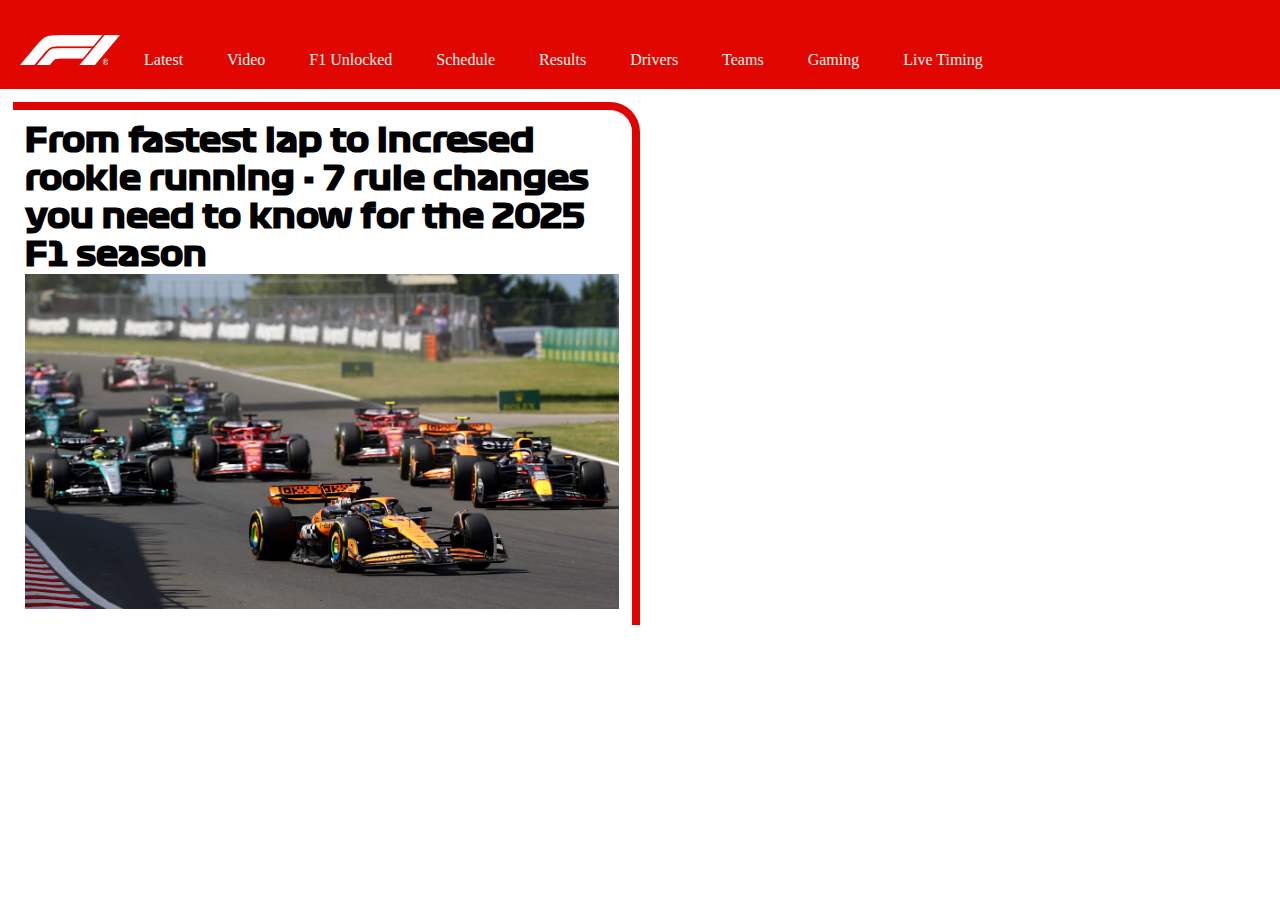
==== F1_blog/index.html @ 24de1d6c "Making my first commit using git bash" ====
<!DOCTYPE html>
<html lang="en">
<head>
    <meta charset="UTF-8">
    <meta name="viewport" content="width=device-width, initial-scale=1.0">
    <title>F1</title>
    <link rel="icon" href="public/f1.png" type="image/png">
    <link rel="stylesheet" href="styles.css">
</head>
<body>
    <nav>
        <div class="nav">
            <ul>
                    
                <img class="f1-logo" src="public/f1_logo_white.png" alt="">    
                <a href="#index" >Latest</a>
                <a href="">Video</a>
                <a href="">F1 Unlocked</a>
                <a href="">Schedule</a>
                <a href="">Results</a>
                <a href="">Drivers</a>
                <a href="">Teams</a>
                <a href="">Gaming</a>
                <a href="">Live Timing</a>
            </ul>
        </div>
    </nav>
    <main>
        <section class="side-section">
            <div class="section-card">
                <h1>From fastest lap to incresed rookie running - 7
                    rule changes you need to know for the 2025 F1 season
                </h1>
                <img id="track-cars" src="public/track-cars.avif" alt="Cars in track">

            </div>

        </section>

    </main>
    
</body>
</html>
---- F1_blog/styles.css ----
*{ 
    box-sizing: border-box;
    margin: 0;
    padding: 0;
    
}

.f1-logo{
 margin-top: 15px;
 width: 100px;
 height: 30px;
}
 nav,a{
    font-family: ampleNu;
    text-decoration: none;
    background-color:#e10600 ;
    color : #f6f4f0;
    padding: 20px

}
a:hover{
    background-color: #15151e;
}
h1{
    font-family: formula-bold;
}
#track-cars{
    max-width: 100%;
}
.side-section{
    padding: 1%;
}
.section-card{
    max-width: 50%;
   border-style:solid;
   border-width: 8px 8px 0 0;
   border-color: #e00400;
   border-radius: 0px 30px 0px 0px;
   padding: 1%;
}
@font-face {
    font-family: ampleNu;
    src: url(public/fonts/DoppioOne-Regular.ttf);
    font-family: formula-bold;
    src: url(public/fonts/Formula1-Bold_web_0.ttf);
}
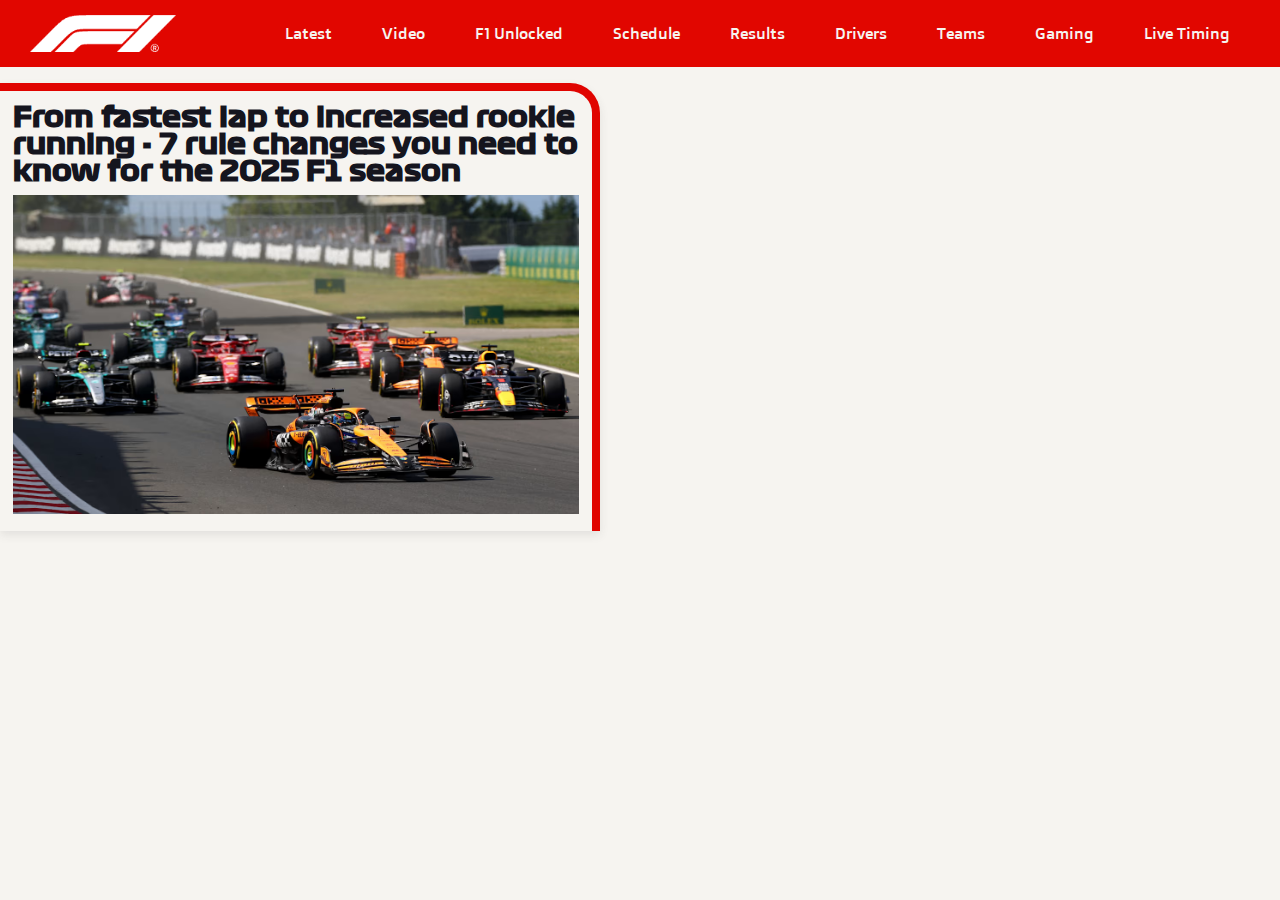
==== commit ea4ad612: "changes to css" ====
--- a/F1_blog/index.html
+++ b/F1_blog/index.html
@@ -8,33 +8,45 @@
     <link rel="stylesheet" href="styles.css">
 </head>
 <body>
-    <nav>
-        <div class="nav">
-            <ul>
-                    
-                <img class="f1-logo" src="public/f1_logo_white.png" alt="">    
-                <a href="#index" >Latest</a>
-                <a href="">Video</a>
-                <a href="">F1 Unlocked</a>
-                <a href="">Schedule</a>
-                <a href="">Results</a>
-                <a href="">Drivers</a>
-                <a href="">Teams</a>
-                <a href="">Gaming</a>
-                <a href="">Live Timing</a>
+    <header>
+        <nav>
+        <div class="nav-container">        
+            <img class="f1-logo" src="public/f1_logo_white.png" alt="Formula 1 logo">
+
+
+            <ul class="nav-list">
+                <li><a href="#index">Latest</a></li>
+                <li><a href="">Video</a></li>
+                <li><a href="">F1 Unlocked</a></li>
+                <li><a href="">Schedule</a></li>
+                <li><a href="">Results</a></li>
+                <li><a href="">Drivers</a></li>
+                <li><a href="">Teams</a></li>
+                <li><a href="">Gaming</a></li>
+                <li><a href="">Live Timing</a></li>
             </ul>
-        </div>
+        </div>    
     </nav>
+</header>
+    
     <main>
-        <section class="side-section">
-            <div class="section-card">
-                <h1>From fastest lap to incresed rookie running - 7
+        <section class="news-section">
+            <article class="section-card">
+                <h1>From fastest lap to increased rookie running - 7
                     rule changes you need to know for the 2025 F1 season
                 </h1>
-                <img id="track-cars" src="public/track-cars.avif" alt="Cars in track">
-
+                <div class="img-container">
+                    <img class="track-cars" src="public/track-cars.avif" alt="Formula 1 cars racing on the track">
+                </div>
+            </article>  
+        </section>
+        <section class="grid">
+            <article class="grid-cards">
+            <div>
+                <img src="public/" alt="">
             </div>
 
+            </article>
         </section>
 
     </main>
--- a/F1_blog/styles.css
+++ b/F1_blog/styles.css
@@ -2,45 +2,95 @@
     box-sizing: border-box;
     margin: 0;
     padding: 0;
+    scroll-behavior: smooth;
     
 }
+html,body{
+    font-family: 'ampleNu' sans-serif;
+    background-color:#f6f4f0;
+    color:#15151e ;
+}
+@font-face {
+   font-family: formula-bold;
+    src: url(public/fonts/Formula1-Bold_web_0.ttf);
+}
+@font-face{
+     font-family: ampleNu;
+    src: url(public/fonts/DoppioOne-Regular.ttf);
+}
 
-.f1-logo{
- margin-top: 15px;
- width: 100px;
- height: 30px;
-}
- nav,a{
-    font-family: ampleNu;
-    text-decoration: none;
+/* Navigation bar */
+.nav-container{
+ display: flex;
+ align-items:center;
+    justify-content: space-between;
     background-color:#e10600 ;
-    color : #f6f4f0;
-    padding: 20px
+    padding: 15px 30px;
+    overflow: hidden;
+
 
 }
-a:hover{
+.nav-list{
+    display: flex;
+    list-style: none;
+    gap: 10px;
+}
+.nav-list a{
+    font-family: 'ampleNu',sans-serif;
+    text-decoration: none;
+    color: #f6f4f0;
+    padding: 30px 20px;
+    transition: background 0.3s ease-in-out;
+}
+.f1-logo{
+ height: 2.3em;
+ width: auto;
+}
+.nav-list a:hover{
     background-color: #15151e;
 }
 h1{
-    font-family: formula-bold;
-}
-#track-cars{
-    max-width: 100%;
-}
-.side-section{
-    padding: 1%;
-}
+    font-family: 'formula-bold', sans-serif;
+    font-size: 1.7rem;
+    line-height: 1;
+    margin-bottom: 10px;
+    
+} 
 .section-card{
-    max-width: 50%;
-   border-style:solid;
+    max-width: 600px;
+    margin-top: 1rem;
+   border: 8px solid #e00400;
    border-width: 8px 8px 0 0;
-   border-color: #e00400;
    border-radius: 0px 30px 0px 0px;
    padding: 1%;
+   background: #f6f4f0;
+   box-shadow: 0 4px 10px rgba(56, 54, 54, 0.1);
 }
-@font-face {
-    font-family: ampleNu;
-    src: url(public/fonts/DoppioOne-Regular.ttf);
-    font-family: formula-bold;
-    src: url(public/fonts/Formula1-Bold_web_0.ttf);
-}+
+.img-container{
+    overflow: hidden;
+}
+.track-cars{
+    max-width: 100%;
+    transition: transform 0.1s ease-in-out;
+
+}  
+ .track-cars:hover{
+    transform: scale(1.1);
+    overflow: hidden;
+}
+
+@media(max-width:768px){
+    .nav-container{
+        flex-direction: column;
+        align-items: center;
+        text-align: center;
+    }
+    .nav-list{
+        flex-direction: column;
+        gap: 10px;
+    }
+    .section-card{
+        max-width: 90%;
+    }
+}
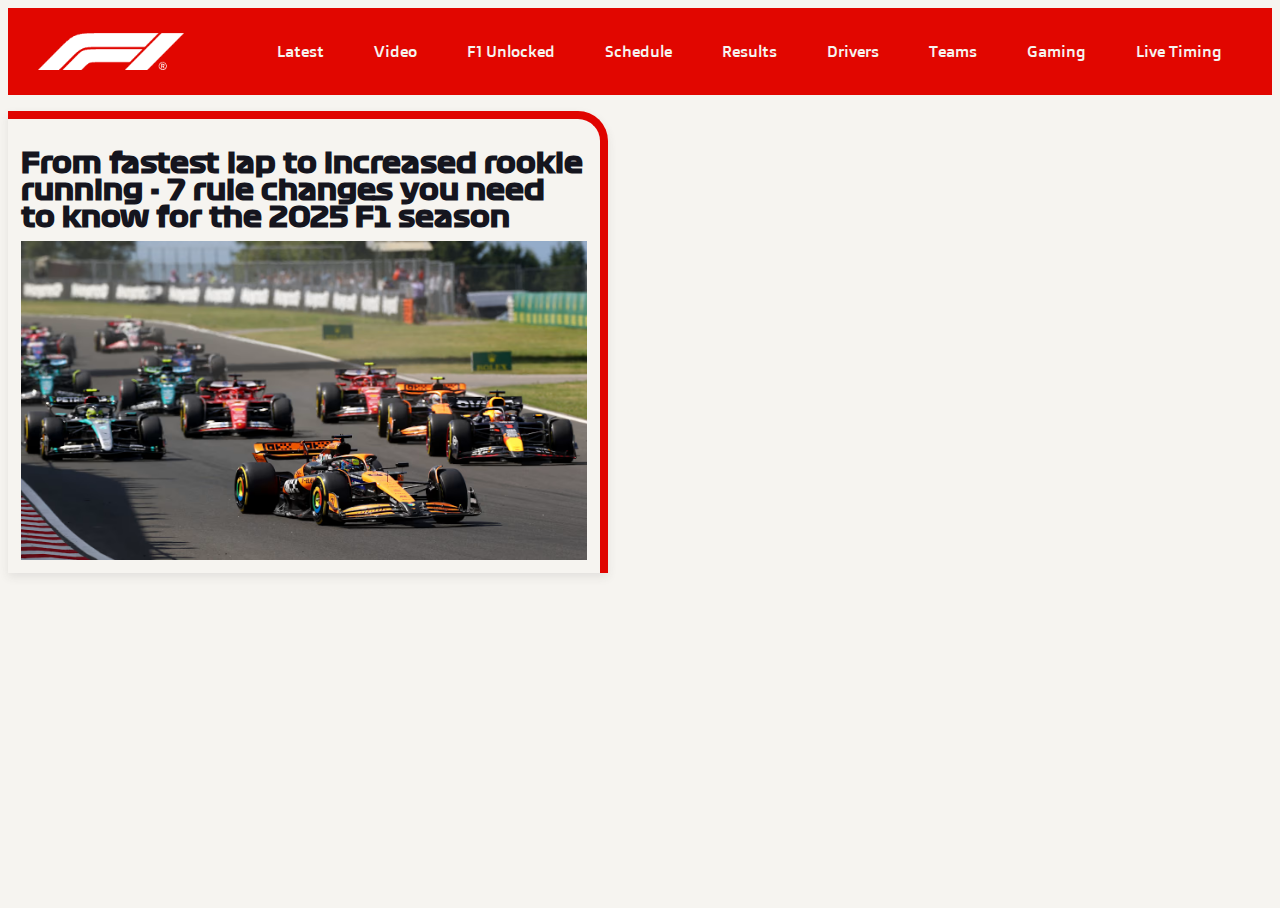
==== commit c6d8f650: "Set default rules to css" ====
--- a/F1_blog/index.html
+++ b/F1_blog/index.html
@@ -3,7 +3,7 @@
 <head>
     <meta charset="UTF-8">
     <meta name="viewport" content="width=device-width, initial-scale=1.0">
-    <title>F1</title>
+    <title>F1 - The Unoffical Home of Formula 1</title>
     <link rel="icon" href="public/f1.png" type="image/png">
     <link rel="stylesheet" href="styles.css">
 </head>
@@ -14,7 +14,7 @@
             <img class="f1-logo" src="public/f1_logo_white.png" alt="Formula 1 logo">
 
 
-            <ul class="nav-list">
+            <ul class="nav-list" role="list">
                 <li><a href="#index">Latest</a></li>
                 <li><a href="">Video</a></li>
                 <li><a href="">F1 Unlocked</a></li>
--- a/F1_blog/styles.css
+++ b/F1_blog/styles.css
@@ -1,11 +1,57 @@
-*{ 
-    box-sizing: border-box;
-    margin: 0;
-    padding: 0;
-    scroll-behavior: smooth;
-    
+@font-face {
+    font-family: formula-bold;
+     src: url(public/fonts/Formula1-Bold_web_0.ttf);
+ }
+ @font-face{
+      font-family: ampleNu;
+     src: url(public/fonts/DoppioOne-Regular.ttf);
+ }
+*,
+*::before,
+*::after{ 
+    box-sizing: border-box; 
 }
-html,body{
+html{
+    -moz-text-size-adjust: none;
+    -webkit-text-size-adjust: none;
+    text-size-adjust: none;
+}
+body,h1,h2,h3,h4,p,figure,blockquote,dl,dd{
+    margin-block-end: 0;
+}
+ul[role='list'],ol[role='list']{
+    list-style: none;
+}
+body{
+    min-height: 100vh;
+    line-height: 1.5;
+}
+h1,h2,h3,h4,button,input,label{
+    line-height: 1.1;
+}
+h1,h2,h3,h4{
+    text-wrap: balance;
+}
+a:not([class]){
+    text-decoration-skip-ink: auto;
+    color: currentColor;
+}
+img,picture{
+    max-width: 100%;
+    display: block;
+}
+input, button, textarea,select{
+    font-family: inherit;
+    font-size: inherit;
+}
+textarea:not([rows]){
+    min-height: 10em;
+}
+:target{
+    scroll-margin-block: 5ex;
+}
+
+body{
     font-family: 'ampleNu' sans-serif;
     background-color:#f6f4f0;
     color:#15151e ;
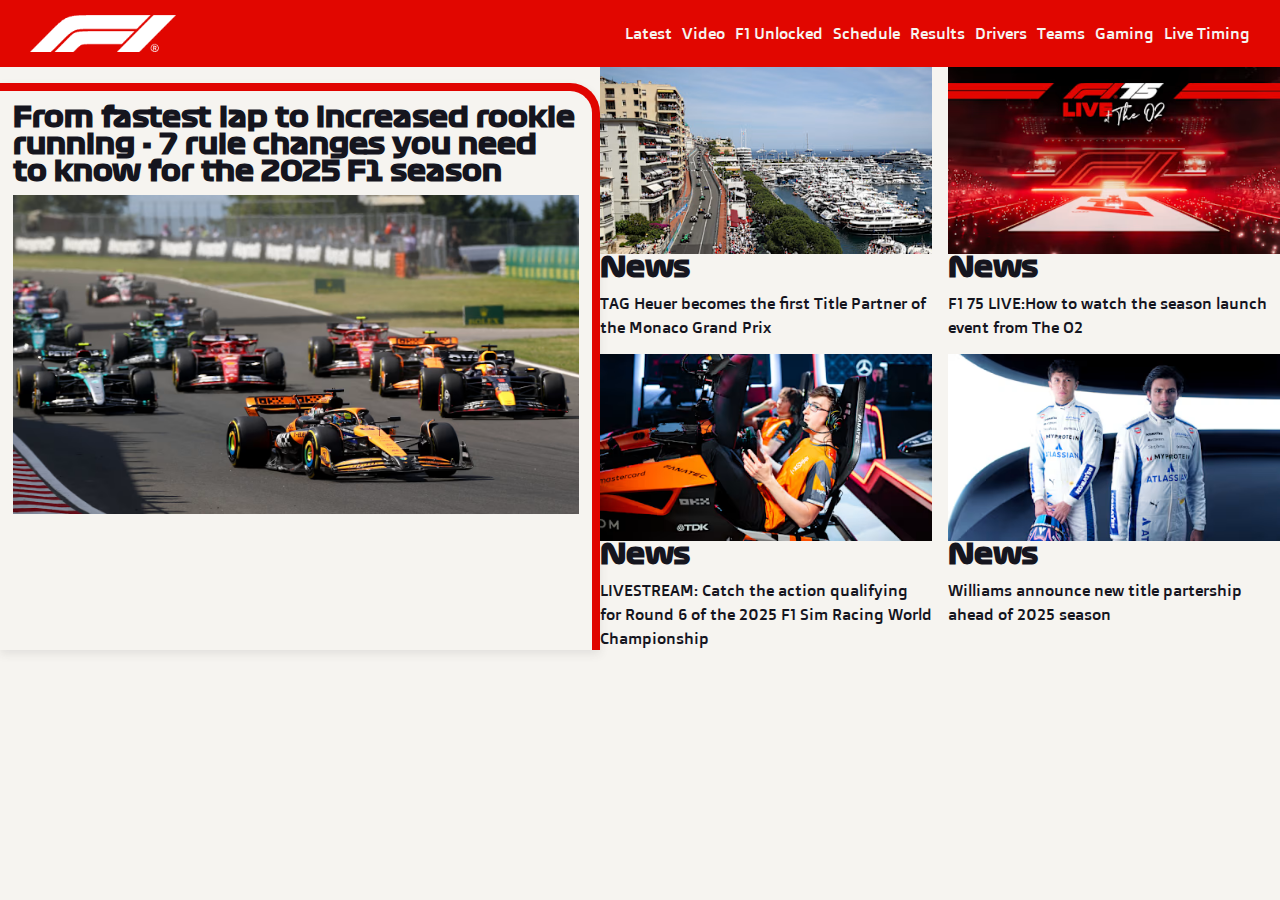
==== commit 21496a47: "implemented css grid and flex" ====
--- a/F1_blog/index.html
+++ b/F1_blog/index.html
@@ -4,6 +4,7 @@
     <meta charset="UTF-8">
     <meta name="viewport" content="width=device-width, initial-scale=1.0">
     <title>F1 - The Unoffical Home of Formula 1</title>
+    <link rel="stylesheet" href="normalize.css">
     <link rel="icon" href="public/f1.png" type="image/png">
     <link rel="stylesheet" href="styles.css">
 </head>
@@ -30,8 +31,8 @@
 </header>
     
     <main>
-        <section class="news-section">
-            <article class="section-card">
+        <section class="hero-section">
+            <article class="news-headline">
                 <h1>From fastest lap to increased rookie running - 7
                     rule changes you need to know for the 2025 F1 season
                 </h1>
@@ -39,14 +40,29 @@
                     <img class="track-cars" src="public/track-cars.avif" alt="Formula 1 cars racing on the track">
                 </div>
             </article>  
-        </section>
-        <section class="grid">
-            <article class="grid-cards">
-            <div>
-                <img src="public/" alt="">
+        <aside class="news-cards">
+            
+            <div class="card-items">
+                <img src="public/monaco.avif" alt="Track Monaco Grand prix">
+                <h1 class="news">News</h1>
+                <p>TAG Heuer becomes the first Title Partner of the Monaco Grand Prix</p>
             </div>
-
-            </article>
+            <div class="card-items">
+                <img src="public/F1 75 - Live at The O2 (1).avif" alt="F1 75 LIVE at O2">
+                <h1 class="news">News</h1>
+                <p>F1 75 LIVE:How to watch the season launch event from The O2</p>
+            </div>
+            <div class="card-items">
+                <img src="public/20250115_Luc-Bouchon_F1-Simracing-2025-1_02484.avif" alt="F1 Sim Racing 2025">
+                <h1 class="news">News</h1>
+                <p>LIVESTREAM: Catch the action qualifying for Round 6 of the 2025 F1 Sim Racing World Championship</p>
+            </div>
+            <div class="card-items">
+                <img src="public/Atlassian Williams Racing Drivers.avif" alt="Atlassian Williams Racing Drivers">
+                <h1 class="news">News</h1>
+                <p>Williams announce new title partership ahead of 2025 season</p>
+            </div>
+            </aside>
         </section>
 
     </main>
--- a/F1_blog/styles.css
+++ b/F1_blog/styles.css
@@ -1,70 +1,18 @@
 @font-face {
-    font-family: formula-bold;
+    font-family: 'formula-bold';
      src: url(public/fonts/Formula1-Bold_web_0.ttf);
  }
  @font-face{
-      font-family: ampleNu;
+      font-family: 'ampleNu';
      src: url(public/fonts/DoppioOne-Regular.ttf);
  }
-*,
-*::before,
-*::after{ 
-    box-sizing: border-box; 
-}
-html{
-    -moz-text-size-adjust: none;
-    -webkit-text-size-adjust: none;
-    text-size-adjust: none;
-}
-body,h1,h2,h3,h4,p,figure,blockquote,dl,dd{
-    margin-block-end: 0;
-}
-ul[role='list'],ol[role='list']{
-    list-style: none;
-}
-body{
-    min-height: 100vh;
-    line-height: 1.5;
-}
-h1,h2,h3,h4,button,input,label{
-    line-height: 1.1;
-}
-h1,h2,h3,h4{
-    text-wrap: balance;
-}
-a:not([class]){
-    text-decoration-skip-ink: auto;
-    color: currentColor;
-}
-img,picture{
-    max-width: 100%;
-    display: block;
-}
-input, button, textarea,select{
-    font-family: inherit;
-    font-size: inherit;
-}
-textarea:not([rows]){
-    min-height: 10em;
-}
-:target{
-    scroll-margin-block: 5ex;
-}
+
 
 body{
-    font-family: 'ampleNu' sans-serif;
+    font-family: 'ampleNu' ,sans-serif;
     background-color:#f6f4f0;
     color:#15151e ;
 }
-@font-face {
-   font-family: formula-bold;
-    src: url(public/fonts/Formula1-Bold_web_0.ttf);
-}
-@font-face{
-     font-family: ampleNu;
-    src: url(public/fonts/DoppioOne-Regular.ttf);
-}
-
 /* Navigation bar */
 .nav-container{
  display: flex;
@@ -76,16 +24,15 @@
 
 
 }
+
 .nav-list{
     display: flex;
-    list-style: none;
     gap: 10px;
 }
 .nav-list a{
     font-family: 'ampleNu',sans-serif;
     text-decoration: none;
     color: #f6f4f0;
-    padding: 30px 20px;
     transition: background 0.3s ease-in-out;
 }
 .f1-logo{
@@ -102,7 +49,11 @@
     margin-bottom: 10px;
     
 } 
-.section-card{
+.hero-section{
+    display: flex;
+}
+.news-headline{
+    flex: 2;
     max-width: 600px;
     margin-top: 1rem;
    border: 8px solid #e00400;
@@ -125,6 +76,13 @@
     transform: scale(1.1);
     overflow: hidden;
 }
+.news-cards{
+    flex: 1;
+    display: grid;
+    grid-template-columns: repeat(2, 1fr);
+    grid-template-rows: repeat(2, auto);
+    gap: 15px;
+}
 
 @media(max-width:768px){
     .nav-container{
@@ -136,7 +94,7 @@
         flex-direction: column;
         gap: 10px;
     }
-    .section-card{
-        max-width: 90%;
+    .news-headline{
+        max-width: 50%;
     }
 }
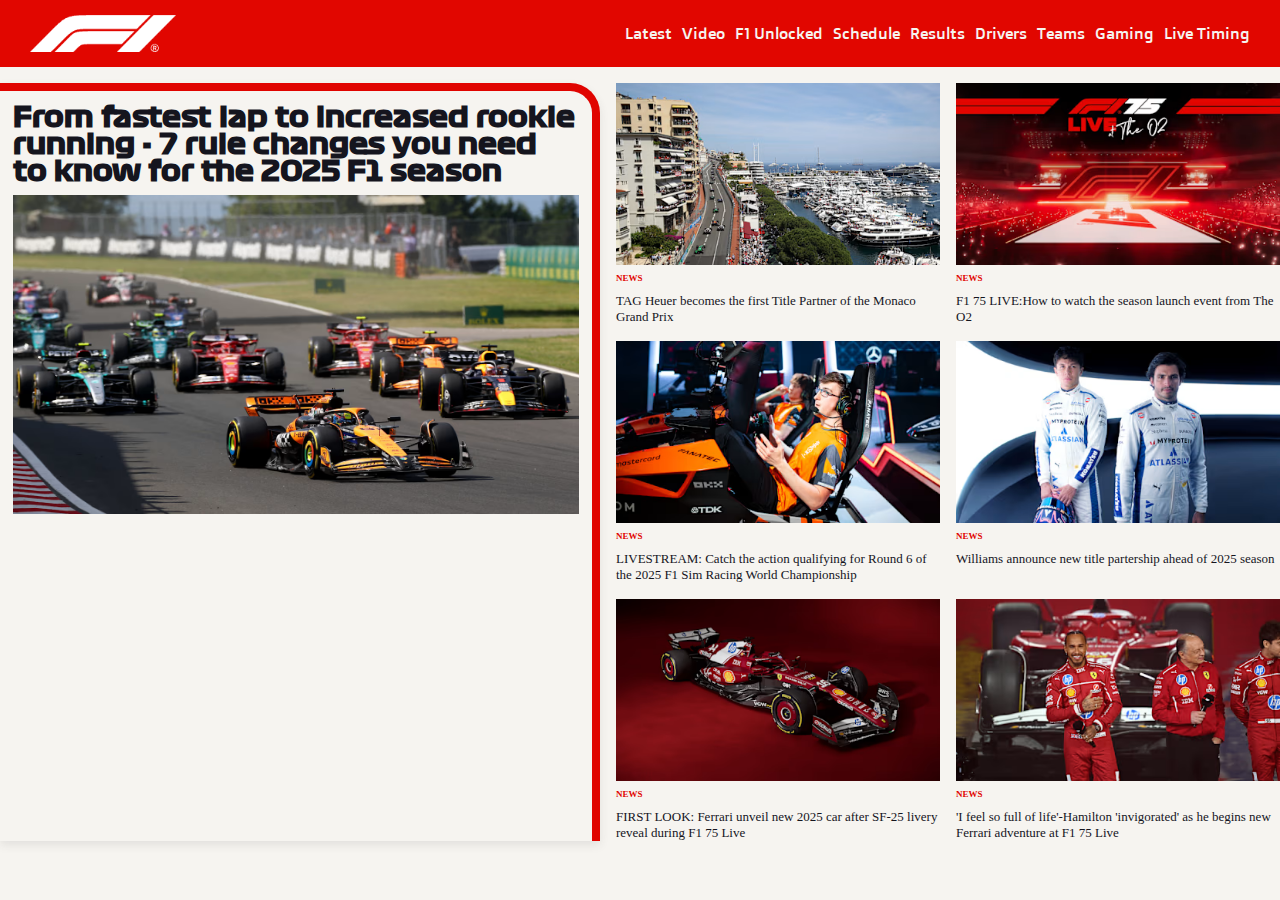
==== commit ddd25426: "font-family and sizing" ====
--- a/F1_blog/index.html
+++ b/F1_blog/index.html
@@ -4,6 +4,9 @@
     <meta charset="UTF-8">
     <meta name="viewport" content="width=device-width, initial-scale=1.0">
     <title>F1 - The Unoffical Home of Formula 1</title>
+    <link rel="preconnect" href="https://fonts.googleapis.com">
+<link rel="preconnect" href="https://fonts.gstatic.com" crossorigin>
+<link href="https://fonts.googleapis.com/css2?family=Titillium+Web:ital,wght@0,200;0,300;0,400;0,600;0,700;0,900;1,200;1,300;1,400;1,600;1,700&display=swap" rel="stylesheet">
     <link rel="stylesheet" href="normalize.css">
     <link rel="icon" href="public/f1.png" type="image/png">
     <link rel="stylesheet" href="styles.css">
@@ -44,23 +47,33 @@
             
             <div class="card-items">
                 <img src="public/monaco.avif" alt="Track Monaco Grand prix">
-                <h1 class="news">News</h1>
+                <h1 class="news">NEWS</h1>
                 <p>TAG Heuer becomes the first Title Partner of the Monaco Grand Prix</p>
             </div>
             <div class="card-items">
                 <img src="public/F1 75 - Live at The O2 (1).avif" alt="F1 75 LIVE at O2">
-                <h1 class="news">News</h1>
+                <h1 class="news">NEWS</h1>
                 <p>F1 75 LIVE:How to watch the season launch event from The O2</p>
             </div>
             <div class="card-items">
                 <img src="public/20250115_Luc-Bouchon_F1-Simracing-2025-1_02484.avif" alt="F1 Sim Racing 2025">
-                <h1 class="news">News</h1>
+                <h1 class="news">NEWS</h1>
                 <p>LIVESTREAM: Catch the action qualifying for Round 6 of the 2025 F1 Sim Racing World Championship</p>
             </div>
             <div class="card-items">
                 <img src="public/Atlassian Williams Racing Drivers.avif" alt="Atlassian Williams Racing Drivers">
-                <h1 class="news">News</h1>
+                <h1 class="news">NEWS</h1>
                 <p>Williams announce new title partership ahead of 2025 season</p>
+            </div>
+            <div class="card-items">
+                <img src="public/F677_still_02_v11_169.avif" alt="Ferrari unvels their new 2025 car">
+                <h1 class="news">NEWS</h1>
+                <p>FIRST LOOK: Ferrari unveil new 2025 car after SF-25 livery reveal during F1 75 Live</p>
+            </div>
+            <div class="card-items">
+                <img src="public/Hamilton F1 75.avif" alt="Hamilton begins his new Ferrari adventure ">
+                <h1 class="news">NEWS</h1>
+                <p>'I feel so full of life'-Hamilton 'invigorated' as he begins new Ferrari adventure at F1 75 Live</p>
             </div>
             </aside>
         </section>
--- a/F1_blog/styles.css
+++ b/F1_blog/styles.css
@@ -81,7 +81,22 @@
     display: grid;
     grid-template-columns: repeat(2, 1fr);
     grid-template-rows: repeat(2, auto);
-    gap: 15px;
+    gap: 1rem;
+    padding-left: 1rem;
+    padding-top: 1rem;
+    text-decoration: none;
+    
+}
+.news{
+    font-family: 'titillium-web-bold';
+    color:#e10600;  
+    font-size:xx-small;
+    padding-top: 1em;
+}
+.card-items{
+    font-family: 'titillium-web-extralight';
+    font-size: small;
+    line-height: 1rem;
 }
 
 @media(max-width:768px){
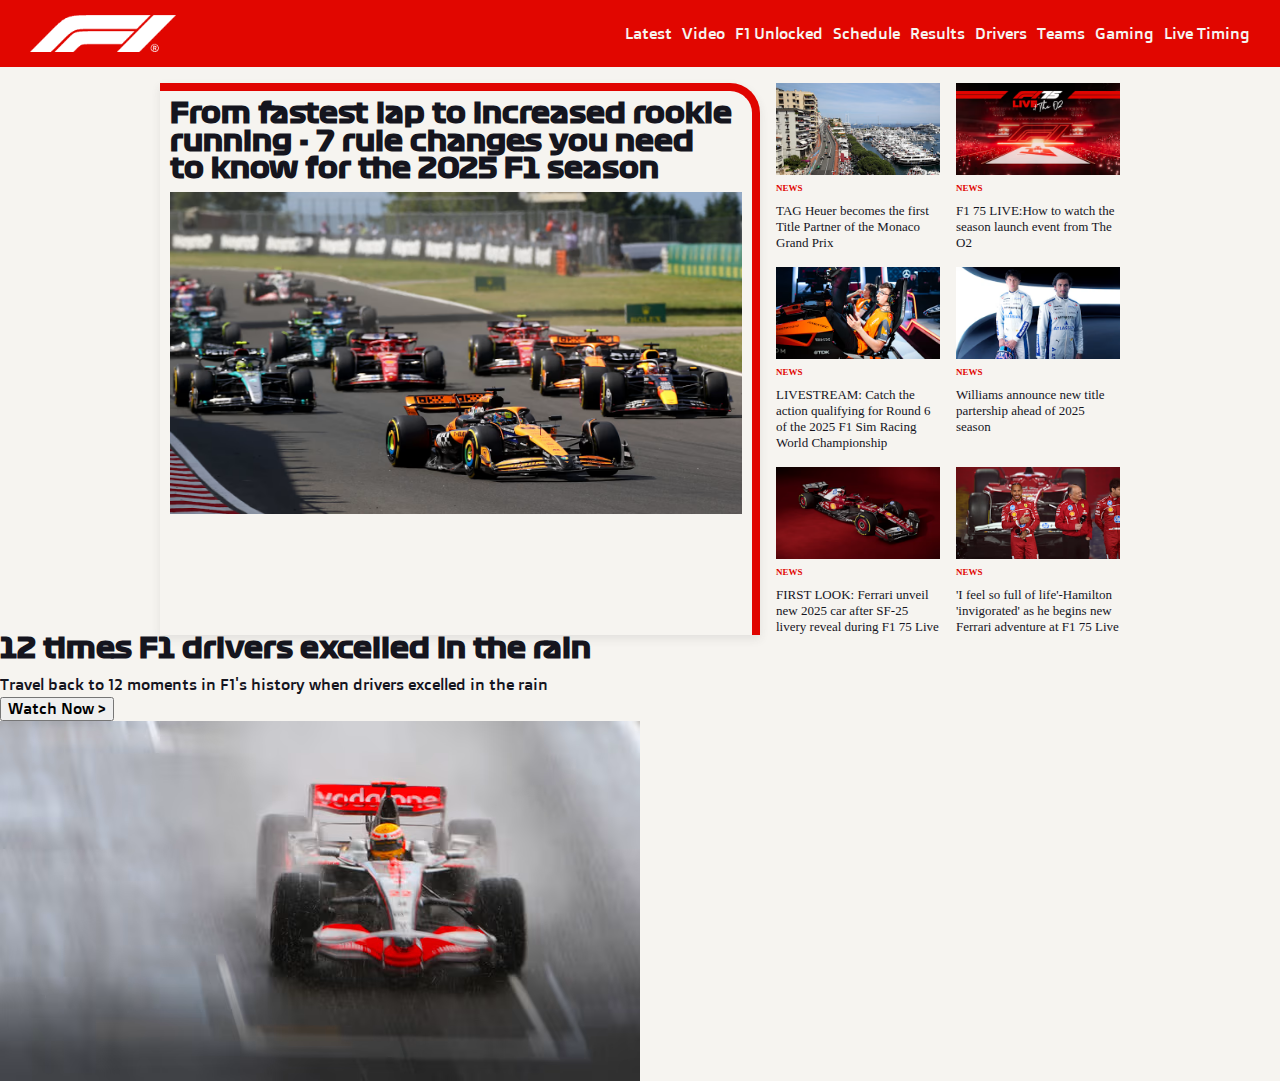
==== commit a6af31aa: "made changes to html structure" ====
--- a/F1_blog/index.html
+++ b/F1_blog/index.html
@@ -18,16 +18,16 @@
             <img class="f1-logo" src="public/f1_logo_white.png" alt="Formula 1 logo">
 
 
-            <ul class="nav-list" role="list">
-                <li><a href="#index">Latest</a></li>
-                <li><a href="">Video</a></li>
-                <li><a href="">F1 Unlocked</a></li>
-                <li><a href="">Schedule</a></li>
-                <li><a href="">Results</a></li>
-                <li><a href="">Drivers</a></li>
-                <li><a href="">Teams</a></li>
-                <li><a href="">Gaming</a></li>
-                <li><a href="">Live Timing</a></li>
+            <ul class="nav-list" role="list">        
+                    <li><a href="#index">Latest</a></li>
+                    <li><a href="">Video</a></li>
+                    <li><a href="">F1 Unlocked</a></li>
+                    <li><a href="">Schedule</a></li>
+                    <li><a href="">Results</a></li>
+                    <li><a href="">Drivers</a></li>
+                    <li><a href="">Teams</a></li>
+                    <li><a href="">Gaming</a></li>
+                    <li><a href="">Live Timing</a></li>
             </ul>
         </div>    
     </nav>
@@ -77,6 +77,22 @@
             </div>
             </aside>
         </section>
+        <section class="f1-card ">
+            <div class="f1-card-content">
+    
+                <h1>12 times F1 drivers excelled in the rain</h1>
+                <p>Travel back to 12 moments in F1's history when drivers excelled in the 
+                    rain
+                </p>
+                <button class="watch-btn">Watch Now ></button>
+                 </div>
+            <div class="card-img">
+                <img src="public/rain_11022024.avif" alt="Car racing on wet track ">
+                   
+                </div>
+           
+
+        </section>
 
     </main>
     
--- a/F1_blog/styles.css
+++ b/F1_blog/styles.css
@@ -51,6 +51,7 @@
 } 
 .hero-section{
     display: flex;
+    padding: 0 10em;
 }
 .news-headline{
     flex: 2;
